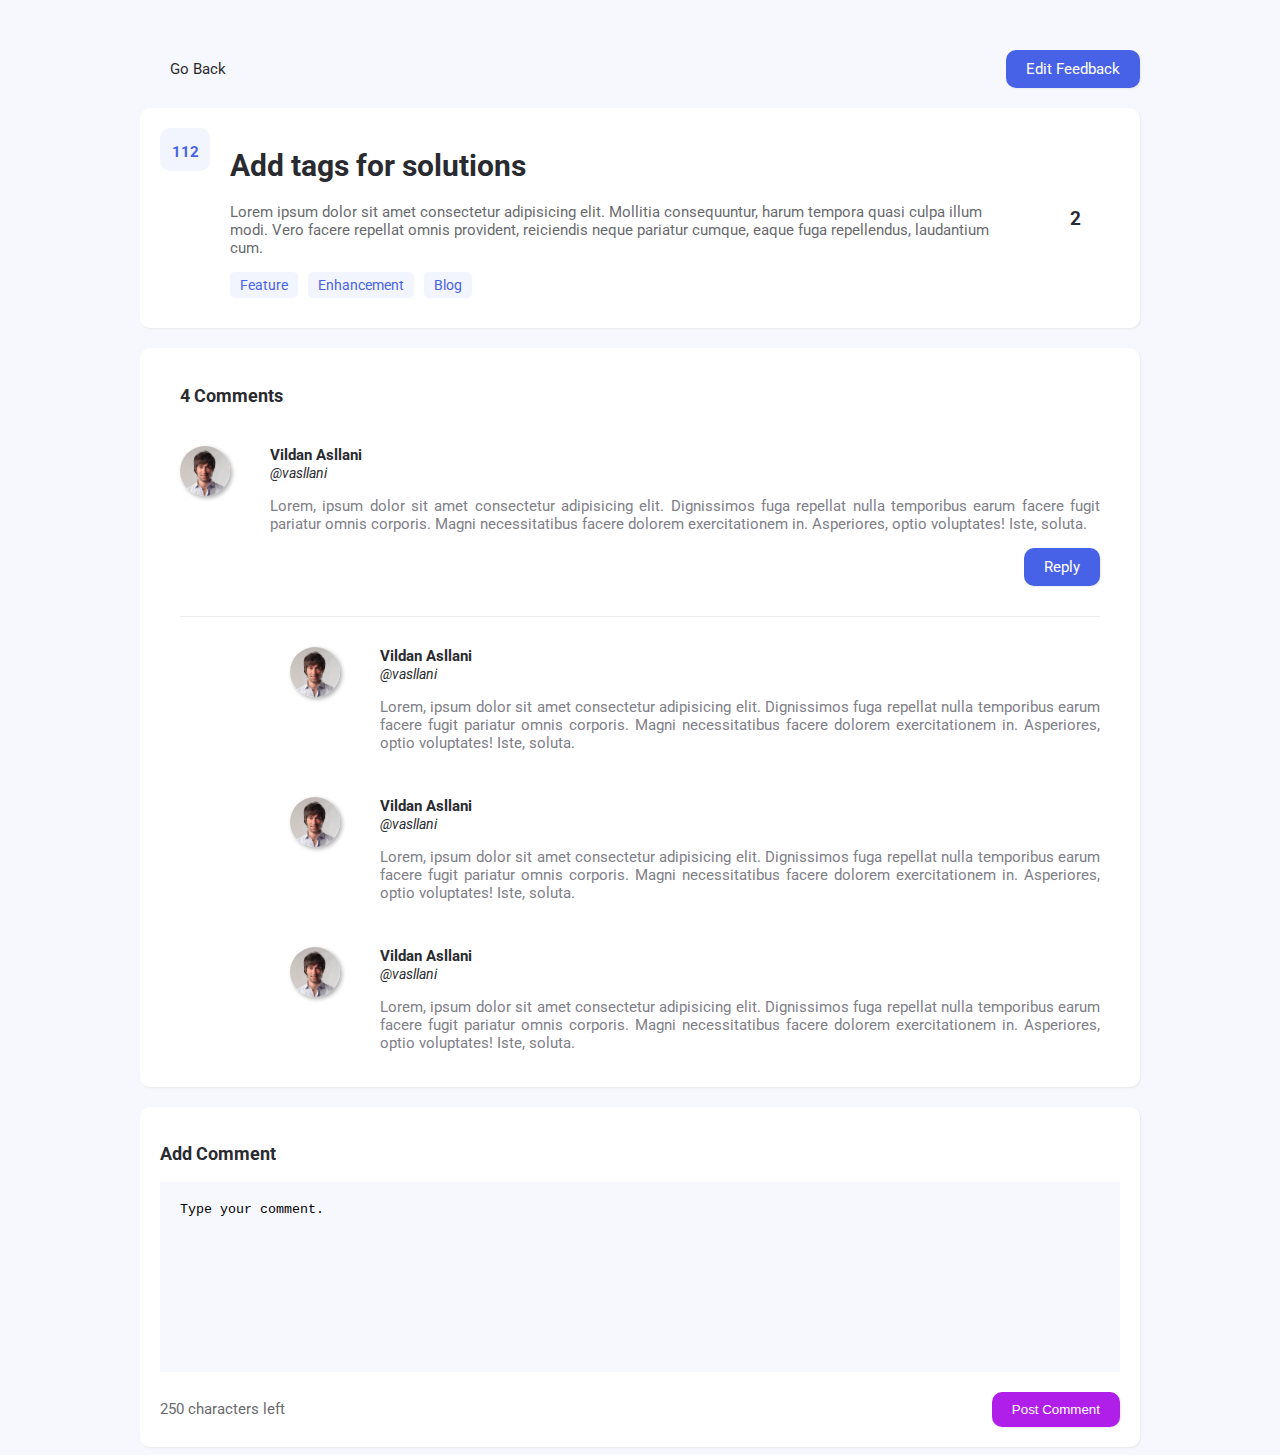
==== page.html @ 47122126 "Finished the page.html page with all design" ====
<!DOCTYPE html>
<html lang="en">
<head>
    <meta charset="UTF-8">
    <meta http-equiv="X-UA-Compatible" content="IE=edge">
    <meta name="viewport" content="width=device-width, initial-scale=1.0">
    <title>Page</title>
    <link rel="stylesheet" type="text/css" href="/style/style.css">
    <link rel="stylesheet" href="https://pro.fontawesome.com/releases/v5.10.0/css/all.css" integrity="sha384-AYmEC3Yw5cVb3ZcuHtOA93w35dYTsvhLPVnYs9eStHfGJvOvKxVfELGroGkvsg+p" crossorigin="anonymous"/>
</head>
<body>
    <div class="suggestion-page">
        <header>
            <a href="/index.html" class="btn btn-default"><i class="fas fa-angle-left"></i>Go Back</a>
            <a href="#" class="btn btn-primary">Edit Feedback</a>
        </header>
        <section>
        <div class="suggestion rounded padding-20 bg-color">
            <div class="suggestions-like">
                <div class="span-color">
                    <i class="fas fa-chevron-up"></i>
                    <p>112</p>
                </div>
            </div>
            <div class="suggestion-body">
                <h1>Add tags for solutions</h1>
                <p class="low-opacity">Lorem ipsum dolor sit amet consectetur adipisicing elit. Mollitia consequuntur, harum tempora quasi culpa illum modi. Vero facere repellat omnis provident, reiciendis neque pariatur cumque, eaque fuga repellendus, laudantium cum.</p>
                <div class="tags">
                    <p class="tag">Feature</p>
                    <p class="tag">Enhancement</p>
                    <p class="tag">Blog</p>
                </div>
            </div>
            <div class="suggestion-comments">
                <div>
                    <i class="fas fa-comment"></i>
                    <strong>2</strong>
                </div>
            </div>
        </div>
        </section>
        <div class="page-comments rounded bg-color padding-20-40">
            <div>
                <h3>4 Comments</h3>
            </div>
            <div class="comments">
                <div class="user-profile">
                    <img src="/images/profile-pic.jpg" alt="Profile picture">
                </div>
                <div class="user-details">
                    <h4>Vildan Asllani</h4>
                    <i>@vasllani</i>
                    <p>Lorem, ipsum dolor sit amet consectetur adipisicing elit. Dignissimos fuga repellat nulla temporibus earum facere fugit pariatur omnis corporis. Magni necessitatibus facere dolorem exercitationem in. Asperiores, optio voluptates! Iste, soluta.</p>
                    <a href="#textarea-comment" class="btn btn-primary">Reply</a>
                </div>
            </div>
            <div class="replies">
                <div class="user-profile ">
                    <img src="/images/profile-pic.jpg" alt="Profile picture">
                </div>
                <div class="user-details">
                    <h4>Vildan Asllani</h4>
                    <i>@vasllani</i>
                    <p>Lorem, ipsum dolor sit amet consectetur adipisicing elit. Dignissimos fuga repellat nulla temporibus earum facere fugit pariatur omnis corporis. Magni necessitatibus facere dolorem exercitationem in. Asperiores, optio voluptates! Iste, soluta.</p>
                </div>
            </div>
            <div class="replies">
                <div class="user-profile ">
                    <img src="/images/profile-pic.jpg" alt="Profile picture">
                </div>
                <div class="user-details">
                    <h4>Vildan Asllani</h4>
                    <i>@vasllani</i>
                    <p>Lorem, ipsum dolor sit amet consectetur adipisicing elit. Dignissimos fuga repellat nulla temporibus earum facere fugit pariatur omnis corporis. Magni necessitatibus facere dolorem exercitationem in. Asperiores, optio voluptates! Iste, soluta.</p>
                </div>
            </div>
            <div class="replies">
                <div class="user-profile ">
                    <img src="/images/profile-pic.jpg" alt="Profile picture">
                </div>
                <div class="user-details">
                    <h4>Vildan Asllani</h4>
                    <i>@vasllani</i>
                    <p>Lorem, ipsum dolor sit amet consectetur adipisicing elit. Dignissimos fuga repellat nulla temporibus earum facere fugit pariatur omnis corporis. Magni necessitatibus facere dolorem exercitationem in. Asperiores, optio voluptates! Iste, soluta.</p>
                </div>
            </div>
        </div>
        <div class="page-add-comments padding-20 rounded bg-color">
            <h3>Add Comment</h3>
            <form action="#">
                <textarea name="" id="textarea-comment" cols="30" rows="10">Type your comment.</textarea>
                <div>
                    <label>250 characters left</label>
                    <input type="submit" name="" id="" value="Post Comment" class="btn btn-accent">
                </div>
            </form>
        </div>
    </div>


</body>
</html>
---- style/style.css ----
@import url("https://fonts.googleapis.com/css2?family=Outfit:wght@100;200;300;400;500;600;700;800;900&family=Roboto:ital,wght@0,100;0,300;0,400;0,500;0,700;0,900;1,100;1,300;1,400;1,500;1,700;1,900&display=swap");
body {
  font-family: 'Roboto', sans-serif;
  color: #2a2b30;
  background-color: #F7F8FD;
  font-size: 15px;
}

html {
  scroll-behavior: smooth;
}

.btn {
  padding: 10px 20px;
  border-radius: 10px;
  cursor: pointer;
}

.btn i {
  padding-right: 10px;
}

.btn-default:hover {
  background-color: #F2F5FD;
  color: #4862E7;
  -webkit-transition: all .3s;
  transition: all .3s;
}

.btn-primary {
  -webkit-box-shadow: 1px 1px 2px #e9e9e9;
          box-shadow: 1px 1px 2px #e9e9e9;
  background-color: #4862E7;
  color: white;
}

.btn-accent {
  -webkit-box-shadow: 1px 1px 2px #e9e9e9;
          box-shadow: 1px 1px 2px #e9e9e9;
  background-color: #AF1FE9;
  color: white;
}

.rounded {
  border-radius: 10px;
  -webkit-box-shadow: 1px 1px 2px #e9e9e9;
          box-shadow: 1px 1px 2px #e9e9e9;
}

.padding-20 {
  padding: 20px;
}

.padding-20-40 {
  padding: 20px 40px;
}

.bg-color {
  background-color: white;
}

a {
  text-decoration: none;
  color: #2a2b30;
}

.tags .tag {
  margin: 0px 10px 10px 0px;
  cursor: pointer;
  float: left;
  color: #4862E7;
  padding: 5px 10px;
  border-radius: 5px;
  background-color: #F2F5FD;
  font-size: 14px;
  -webkit-transition: all .3s;
  transition: all .3s;
}

.tags .tag:hover {
  background-color: #4862E7;
  color: white;
}

.tags .tag-active {
  background-color: #4862E7;
  color: white;
}

.page {
  margin-top: 50px;
  margin-left: auto;
  margin-right: auto;
  max-width: 1200px;
  width: 100%;
  height: 100vh;
  display: -ms-grid;
  display: grid;
  -ms-grid-columns: 300px 1fr;
      grid-template-columns: 300px 1fr;
  grid-column-gap: 20px;
}

.page .left-section {
  -ms-grid-row-align: start;
      align-self: start;
  display: -ms-grid;
  display: grid;
  -ms-grid-columns: 1fr;
      grid-template-columns: 1fr;
  grid-gap: 20px;
}

.page .left-section .introduction {
  background-image: -webkit-gradient(linear, left top, right bottom, from(#538BEF), to(#E69091));
  background-image: linear-gradient(to bottom right, #538BEF, #E69091);
  color: white;
}

.page .left-section .introduction h2 {
  padding: 0px;
  margin: 30px 0px 10px 0px;
}

.page .left-section .introduction p {
  margin: 0px;
  opacity: .8;
  font-size: 15px;
}

.page .left-section .statuses .statuses-header {
  display: -webkit-box;
  display: -ms-flexbox;
  display: flex;
  -webkit-box-pack: justify;
      -ms-flex-pack: justify;
          justify-content: space-between;
  -webkit-box-align: center;
      -ms-flex-align: center;
          align-items: center;
  margin-bottom: 10px;
}

.page .left-section .statuses .statuses-header h3 {
  margin: 0px;
}

.page .left-section .statuses .status-div {
  display: -ms-grid;
  display: grid;
  -ms-grid-columns: 20px 1fr 20px;
      grid-template-columns: 20px 1fr 20px;
  -webkit-box-align: center;
      -ms-flex-align: center;
          align-items: center;
}

.page .left-section .statuses span {
  width: 10px;
  height: 10px;
  border-radius: 50%;
}

.page .left-section .statuses .status-planned {
  background-color: #EFA192;
}

.page .left-section .statuses .status-inprogress {
  background-color: #9C20CD;
}

.page .left-section .statuses .status-live {
  background-color: #68BAEC;
}

.page .right-section {
  display: -ms-grid;
  display: grid;
  -ms-grid-row-align: start;
      align-self: start;
  grid-row-gap: 20px;
}

.page .right-section header {
  padding: 20px;
  background: #373E68;
  display: -webkit-box;
  display: -ms-flexbox;
  display: flex;
  -webkit-box-pack: justify;
      -ms-flex-pack: justify;
          justify-content: space-between;
  -webkit-box-align: center;
      -ms-flex-align: center;
          align-items: center;
  color: white;
}

.page .right-section header .left-header {
  display: -ms-grid;
  display: grid;
  -ms-grid-columns: 30px auto 1fr;
      grid-template-columns: 30px auto 1fr;
  min-width: 300px;
  -webkit-box-pack: justify;
      -ms-flex-pack: justify;
          justify-content: space-between;
  -webkit-box-align: center;
      -ms-flex-align: center;
          align-items: center;
}

.page .right-section header .left-header div {
  padding-left: 20px;
}

.page .right-section header .left-header div label {
  opacity: .7;
}

.page .right-section header .left-header div .selection {
  border: none;
  color: white;
  padding: 10px;
  background-color: transparent;
}

.page .right-section header .left-header span {
  -ms-flex-item-align: center;
      -ms-grid-row-align: center;
      align-self: center;
}

.page .right-section header .button-add {
  padding: 10px 30px;
  background-color: #AF1FE9;
  color: white;
  border-radius: 10px;
  text-decoration: none;
  font-size: 15px;
}

section {
  display: -ms-grid;
  display: grid;
  grid-row-gap: 20px;
}

section .suggestion {
  display: -ms-grid;
  display: grid;
  grid-column-gap: 20px;
  -ms-grid-columns: 50px 1fr 100px;
      grid-template-columns: 50px 1fr 100px;
}

section .suggestion .suggestions-like {
  text-align: center;
}

section .suggestion .suggestions-like .span-color {
  color: #4862E7;
  display: -ms-grid;
  display: grid;
  grid-gap: 5px;
  padding: 10px;
  border-radius: 10px;
  background-color: #F2F5FD;
}

section .suggestion .suggestions-like .span-color i {
  margin: 0px;
}

section .suggestion .suggestions-like .span-color p {
  margin: 0px;
  font-weight: bold;
}

section .suggestion .suggestion-body .low-opacity {
  opacity: .7;
}

section .suggestion .suggestion-comments {
  display: -webkit-box;
  display: -ms-flexbox;
  display: flex;
  -ms-flex-item-align: center;
      align-self: center;
  -webkit-box-pack: center;
      -ms-flex-pack: center;
          justify-content: center;
}

section .suggestion .suggestion-comments i {
  color: #CCD0EA;
  padding-right: 10px;
}

section .suggestion .suggestion-comments strong {
  font-size: 19px;
}

.suggestion-page {
  margin: 50px auto auto auto;
  width: 100%;
  max-width: 1000px;
  display: -ms-grid;
  display: grid;
  grid-gap: 20px;
}

.suggestion-page header {
  display: -webkit-box;
  display: -ms-flexbox;
  display: flex;
  -webkit-box-pack: justify;
      -ms-flex-pack: justify;
          justify-content: space-between;
  -webkit-box-align: center;
      -ms-flex-align: center;
          align-items: center;
}

.suggestion-page .page-comments {
  -ms-grid-row: 40;
  grid-row: 40px;
}

.suggestion-page .page-comments div h3 {
  margin-bottom: 40px;
}

.suggestion-page .page-comments .replies {
  margin: 30px 0px 0px 110px;
}

.suggestion-page .page-comments .comments {
  padding-bottom: 30px;
  border-bottom: 1px solid #eeeeee;
}

.suggestion-page .page-comments .comments, .suggestion-page .page-comments .replies {
  display: -ms-grid;
  display: grid;
  -ms-grid-columns: 50px 1fr;
      grid-template-columns: 50px 1fr;
  grid-gap: 40px;
}

.suggestion-page .page-comments .comments .user-profile img, .suggestion-page .page-comments .replies .user-profile img {
  width: 100%;
  border-radius: 50%;
  -webkit-box-shadow: 2px 2px 4px #aeaeae;
          box-shadow: 2px 2px 4px #aeaeae;
}

.suggestion-page .page-comments .comments .user-details h4, .suggestion-page .page-comments .replies .user-details h4 {
  margin: 0px;
}

.suggestion-page .page-comments .comments .user-details i, .suggestion-page .page-comments .replies .user-details i {
  font-size: 14px;
}

.suggestion-page .page-comments .comments .user-details p, .suggestion-page .page-comments .replies .user-details p {
  text-align: justify;
  color: #7f8087;
}

.suggestion-page .page-comments .comments .user-details a, .suggestion-page .page-comments .replies .user-details a {
  float: right;
}

.suggestion-page .page-add-comments form {
  display: -ms-grid;
  display: grid;
}

.suggestion-page .page-add-comments form textarea {
  border: none;
  background-color: #F7F8FD;
  padding: 20px;
  resize: none;
}

.suggestion-page .page-add-comments form textarea:focus {
  outline: 2px solid #AF1FE9;
  border-radius: 2px;
}

.suggestion-page .page-add-comments form div {
  margin-top: 20px;
  -webkit-box-align: center;
      -ms-flex-align: center;
          align-items: center;
  display: -webkit-box;
  display: -ms-flexbox;
  display: flex;
  -webkit-box-pack: justify;
      -ms-flex-pack: justify;
          justify-content: space-between;
}

.suggestion-page .page-add-comments form div label {
  opacity: .7;
}

input[type=submit] {
  background-color: none;
  border: none;
}
/*# sourceMappingURL=style.css.map */
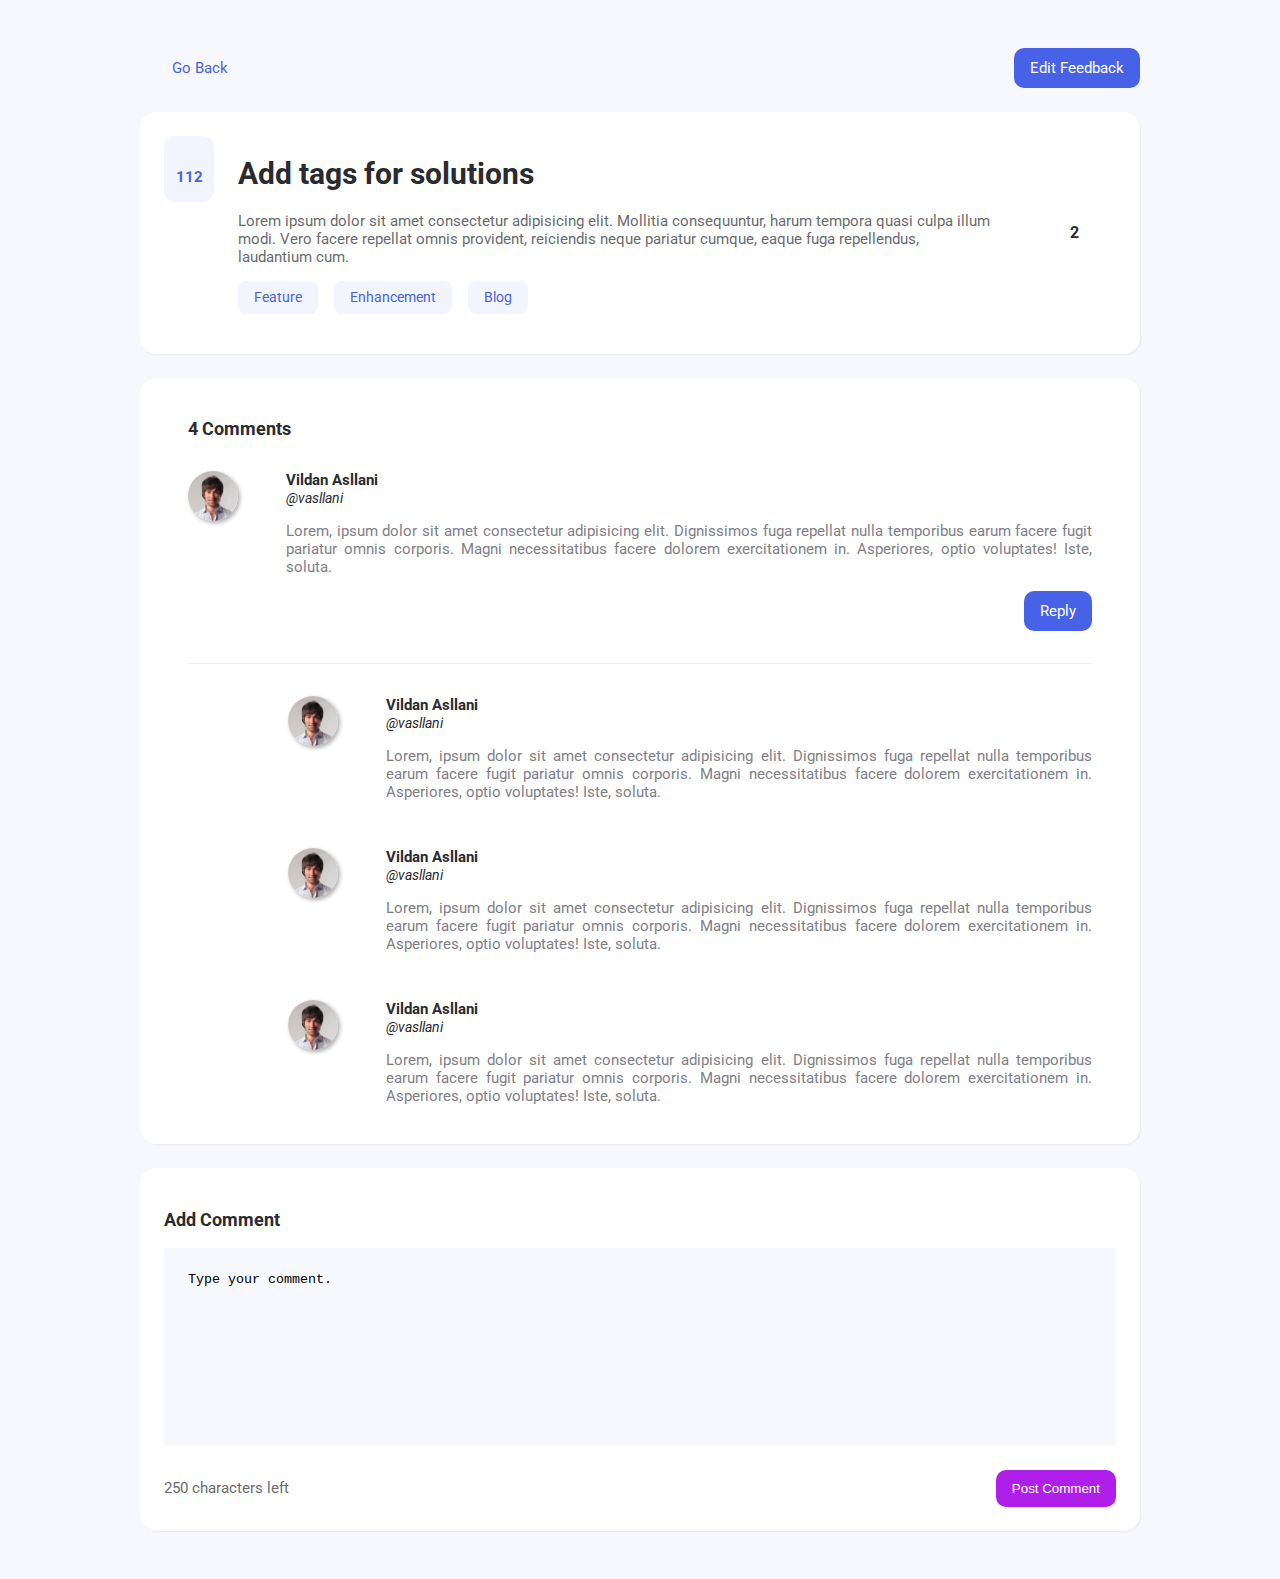
==== commit 623af05d: "Making index.html responsiv" ====
--- a/page.html
+++ b/page.html
@@ -5,13 +5,14 @@
     <meta http-equiv="X-UA-Compatible" content="IE=edge">
     <meta name="viewport" content="width=device-width, initial-scale=1.0">
     <title>Page</title>
-    <link rel="stylesheet" type="text/css" href="/style/style.css">
+    <link rel="icon" href="./images/logo.png">
+    <link rel="stylesheet" type="text/css" href="./style/style.css">
     <link rel="stylesheet" href="https://pro.fontawesome.com/releases/v5.10.0/css/all.css" integrity="sha384-AYmEC3Yw5cVb3ZcuHtOA93w35dYTsvhLPVnYs9eStHfGJvOvKxVfELGroGkvsg+p" crossorigin="anonymous"/>
 </head>
 <body>
     <div class="suggestion-page">
         <header>
-            <a href="/index.html" class="btn btn-default"><i class="fas fa-angle-left"></i>Go Back</a>
+            <a href="./index.html" class="btn btn-default"><i class="fas fa-angle-left"></i>Go Back</a>
             <a href="#" class="btn btn-primary">Edit Feedback</a>
         </header>
         <section>
@@ -45,7 +46,7 @@
             </div>
             <div class="comments">
                 <div class="user-profile">
-                    <img src="/images/profile-pic.jpg" alt="Profile picture">
+                    <img src="./images/profile-pic.jpg" alt="Profile picture">
                 </div>
                 <div class="user-details">
                     <h4>Vildan Asllani</h4>
@@ -56,7 +57,7 @@
             </div>
             <div class="replies">
                 <div class="user-profile ">
-                    <img src="/images/profile-pic.jpg" alt="Profile picture">
+                    <img src="./images/profile-pic.jpg" alt="Profile picture">
                 </div>
                 <div class="user-details">
                     <h4>Vildan Asllani</h4>
@@ -66,7 +67,7 @@
             </div>
             <div class="replies">
                 <div class="user-profile ">
-                    <img src="/images/profile-pic.jpg" alt="Profile picture">
+                    <img src="./images/profile-pic.jpg" alt="Profile picture">
                 </div>
                 <div class="user-details">
                     <h4>Vildan Asllani</h4>
@@ -76,7 +77,7 @@
             </div>
             <div class="replies">
                 <div class="user-profile ">
-                    <img src="/images/profile-pic.jpg" alt="Profile picture">
+                    <img src="./images/profile-pic.jpg" alt="Profile picture">
                 </div>
                 <div class="user-details">
                     <h4>Vildan Asllani</h4>
--- a/style/style.css
+++ b/style/style.css
@@ -4,6 +4,7 @@
   color: #2a2b30;
   background-color: #F7F8FD;
   font-size: 15px;
+  margin: 0 .5rem 0 .5rem;
 }
 
 html {
@@ -11,48 +12,51 @@
 }
 
 .btn {
-  padding: 10px 20px;
+  padding: .7rem 1rem;
   border-radius: 10px;
+  -webkit-transition: all .3s;
+  transition: all .3s;
   cursor: pointer;
 }
 
 .btn i {
-  padding-right: 10px;
+  padding-right: 1rem;
+}
+
+.btn-default {
+  color: #4862E7;
 }
 
 .btn-default:hover {
   background-color: #F2F5FD;
-  color: #4862E7;
-  -webkit-transition: all .3s;
-  transition: all .3s;
 }
 
 .btn-primary {
+  background-color: #4862E7;
+  color: white;
+}
+
+.btn-primary:hover {
+  background-color: #5972f0;
+}
+
+.btn-accent {
+  background-color: #AF1FE9;
+  color: white;
+}
+
+.rounded {
+  border-radius: 1rem;
   -webkit-box-shadow: 1px 1px 2px #e9e9e9;
           box-shadow: 1px 1px 2px #e9e9e9;
-  background-color: #4862E7;
-  color: white;
-}
-
-.btn-accent {
-  -webkit-box-shadow: 1px 1px 2px #e9e9e9;
-          box-shadow: 1px 1px 2px #e9e9e9;
-  background-color: #AF1FE9;
-  color: white;
-}
-
-.rounded {
-  border-radius: 10px;
-  -webkit-box-shadow: 1px 1px 2px #e9e9e9;
-          box-shadow: 1px 1px 2px #e9e9e9;
 }
 
 .padding-20 {
-  padding: 20px;
+  padding: 1.5rem;
 }
 
 .padding-20-40 {
-  padding: 20px 40px;
+  padding: 1.5rem 3rem;
 }
 
 .bg-color {
@@ -65,14 +69,14 @@
 }
 
 .tags .tag {
-  margin: 0px 10px 10px 0px;
+  margin: 0 1rem 1rem 0;
   cursor: pointer;
   float: left;
   color: #4862E7;
-  padding: 5px 10px;
-  border-radius: 5px;
+  padding: .5rem 1rem;
+  border-radius: .5rem;
   background-color: #F2F5FD;
-  font-size: 14px;
+  font-size: .9rem;
   -webkit-transition: all .3s;
   transition: all .3s;
 }
@@ -88,17 +92,17 @@
 }
 
 .page {
-  margin-top: 50px;
+  margin: 3rem;
   margin-left: auto;
   margin-right: auto;
   max-width: 1200px;
   width: 100%;
-  height: 100vh;
+  min-height: 100vh;
   display: -ms-grid;
   display: grid;
   -ms-grid-columns: 300px 1fr;
       grid-template-columns: 300px 1fr;
-  grid-column-gap: 20px;
+  grid-column-gap: 1.5rem;
 }
 
 .page .left-section {
@@ -108,24 +112,23 @@
   display: grid;
   -ms-grid-columns: 1fr;
       grid-template-columns: 1fr;
-  grid-gap: 20px;
+  grid-gap: 1.5rem;
 }
 
 .page .left-section .introduction {
-  background-image: -webkit-gradient(linear, left top, right bottom, from(#538BEF), to(#E69091));
-  background-image: linear-gradient(to bottom right, #538BEF, #E69091);
+  background-image: -webkit-gradient(linear, left top, right top, from(#3C94EF), to(#CC5681));
+  background-image: linear-gradient(to right, #3C94EF, #CC5681);
   color: white;
 }
 
 .page .left-section .introduction h2 {
-  padding: 0px;
-  margin: 30px 0px 10px 0px;
+  padding: 0;
+  margin: 2rem 0 1rem 0;
 }
 
 .page .left-section .introduction p {
   margin: 0px;
   opacity: .8;
-  font-size: 15px;
 }
 
 .page .left-section .statuses .statuses-header {
@@ -138,18 +141,18 @@
   -webkit-box-align: center;
       -ms-flex-align: center;
           align-items: center;
-  margin-bottom: 10px;
+  margin-bottom: .7rem;
 }
 
 .page .left-section .statuses .statuses-header h3 {
-  margin: 0px;
+  margin: 0;
 }
 
 .page .left-section .statuses .status-div {
   display: -ms-grid;
   display: grid;
-  -ms-grid-columns: 20px 1fr 20px;
-      grid-template-columns: 20px 1fr 20px;
+  -ms-grid-columns: 1.5rem 1fr 1.5rem;
+      grid-template-columns: 1.5rem 1fr 1.5rem;
   -webkit-box-align: center;
       -ms-flex-align: center;
           align-items: center;
@@ -178,11 +181,11 @@
   display: grid;
   -ms-grid-row-align: start;
       align-self: start;
-  grid-row-gap: 20px;
+  grid-row-gap: 1.5rem;
 }
 
 .page .right-section header {
-  padding: 20px;
+  padding: 1.5rem;
   background: #373E68;
   display: -webkit-box;
   display: -ms-flexbox;
@@ -211,7 +214,7 @@
 }
 
 .page .right-section header .left-header div {
-  padding-left: 20px;
+  padding-left: 1.5rem;
 }
 
 .page .right-section header .left-header div label {
@@ -221,7 +224,7 @@
 .page .right-section header .left-header div .selection {
   border: none;
   color: white;
-  padding: 10px;
+  padding: 1rem;
   background-color: transparent;
 }
 
@@ -231,25 +234,16 @@
       align-self: center;
 }
 
-.page .right-section header .button-add {
-  padding: 10px 30px;
-  background-color: #AF1FE9;
-  color: white;
-  border-radius: 10px;
-  text-decoration: none;
-  font-size: 15px;
-}
-
 section {
   display: -ms-grid;
   display: grid;
-  grid-row-gap: 20px;
+  grid-row-gap: 1.5rem;
 }
 
 section .suggestion {
   display: -ms-grid;
   display: grid;
-  grid-column-gap: 20px;
+  grid-column-gap: 1.5rem;
   -ms-grid-columns: 50px 1fr 100px;
       grid-template-columns: 50px 1fr 100px;
 }
@@ -262,18 +256,18 @@
   color: #4862E7;
   display: -ms-grid;
   display: grid;
-  grid-gap: 5px;
-  padding: 10px;
-  border-radius: 10px;
+  grid-gap: 1rem;
+  padding: 1rem 0rem;
+  border-radius: .7rem;
   background-color: #F2F5FD;
 }
 
 section .suggestion .suggestions-like .span-color i {
-  margin: 0px;
+  margin: 0;
 }
 
 section .suggestion .suggestions-like .span-color p {
-  margin: 0px;
+  margin: 0;
   font-weight: bold;
 }
 
@@ -294,20 +288,22 @@
 
 section .suggestion .suggestion-comments i {
   color: #CCD0EA;
-  padding-right: 10px;
+  padding-right: 1rem;
 }
 
 section .suggestion .suggestion-comments strong {
-  font-size: 19px;
+  font-size: 1rem;
 }
 
 .suggestion-page {
-  margin: 50px auto auto auto;
+  margin: 3rem;
+  margin-left: auto;
+  margin-right: auto;
   width: 100%;
   max-width: 1000px;
   display: -ms-grid;
   display: grid;
-  grid-gap: 20px;
+  grid-gap: 1.5rem;
 }
 
 .suggestion-page header {
@@ -323,20 +319,19 @@
 }
 
 .suggestion-page .page-comments {
-  -ms-grid-row: 40;
-  grid-row: 40px;
+  grid-gap: 2rem;
 }
 
 .suggestion-page .page-comments div h3 {
-  margin-bottom: 40px;
+  margin-bottom: 2rem;
 }
 
 .suggestion-page .page-comments .replies {
-  margin: 30px 0px 0px 110px;
+  margin: 2rem 0 0 100px;
 }
 
 .suggestion-page .page-comments .comments {
-  padding-bottom: 30px;
+  padding-bottom: 2rem;
   border-bottom: 1px solid #eeeeee;
 }
 
@@ -345,7 +340,7 @@
   display: grid;
   -ms-grid-columns: 50px 1fr;
       grid-template-columns: 50px 1fr;
-  grid-gap: 40px;
+  grid-gap: 3rem;
 }
 
 .suggestion-page .page-comments .comments .user-profile img, .suggestion-page .page-comments .replies .user-profile img {
@@ -356,11 +351,11 @@
 }
 
 .suggestion-page .page-comments .comments .user-details h4, .suggestion-page .page-comments .replies .user-details h4 {
-  margin: 0px;
+  margin: 0;
 }
 
 .suggestion-page .page-comments .comments .user-details i, .suggestion-page .page-comments .replies .user-details i {
-  font-size: 14px;
+  font-size: .9rem;
 }
 
 .suggestion-page .page-comments .comments .user-details p, .suggestion-page .page-comments .replies .user-details p {
@@ -380,7 +375,7 @@
 .suggestion-page .page-add-comments form textarea {
   border: none;
   background-color: #F7F8FD;
-  padding: 20px;
+  padding: 1.5rem;
   resize: none;
 }
 
@@ -390,7 +385,7 @@
 }
 
 .suggestion-page .page-add-comments form div {
-  margin-top: 20px;
+  margin-top: 1.5rem;
   -webkit-box-align: center;
       -ms-flex-align: center;
           align-items: center;
@@ -410,4 +405,33 @@
   background-color: none;
   border: none;
 }
+
+@media screen and (max-width: 850px) {
+  .page {
+    -ms-grid-columns: 1fr;
+        grid-template-columns: 1fr;
+  }
+  .page .left-section {
+    display: -ms-grid;
+    display: grid;
+    -ms-grid-columns: 1fr 1fr 1fr;
+        grid-template-columns: 1fr 1fr 1fr;
+    padding-bottom: 1.5rem;
+  }
+}
+
+@media screen and (max-width: 576px) {
+  .page {
+    margin: 0;
+    -ms-grid-columns: 1fr;
+        grid-template-columns: 1fr;
+  }
+  .page .left-section {
+    display: -ms-grid;
+    display: grid;
+    -ms-grid-columns: 1fr;
+        grid-template-columns: 1fr;
+    padding-bottom: 1.5rem;
+  }
+}
 /*# sourceMappingURL=style.css.map */